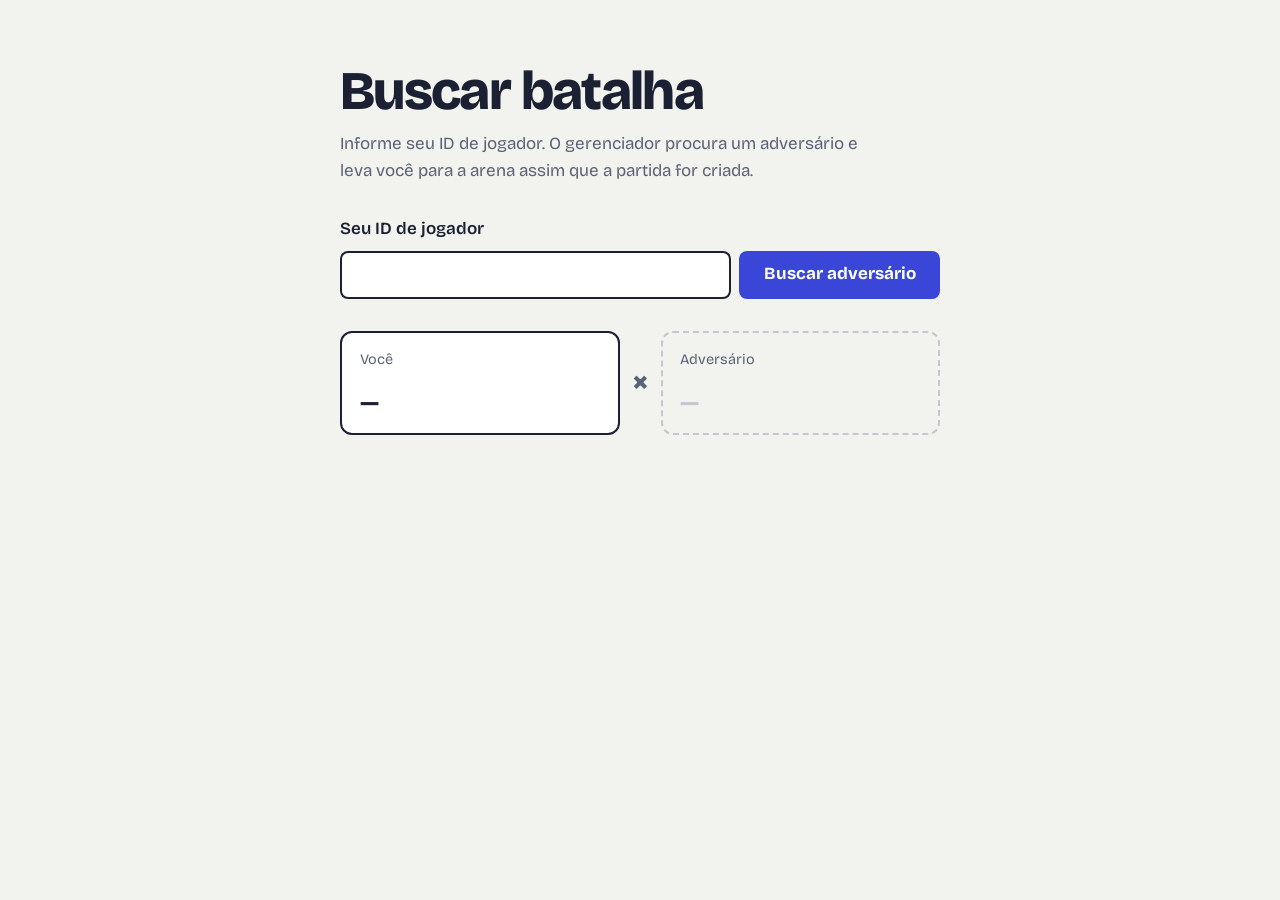
==== src/components/batalha.html @ 2b29746b "feat: frontend da batalha" ====
<!DOCTYPE html>
<html lang="pt-BR">
<head>
  <meta charset="utf-8">
  <meta name="viewport" content="width=device-width, initial-scale=1">
  <title>Arena</title>
  <link rel="preconnect" href="https://fonts.googleapis.com">
  <link rel="preconnect" href="https://fonts.gstatic.com" crossorigin>
  <link rel="stylesheet" href="https://fonts.googleapis.com/css2?family=Bricolage+Grotesque:opsz,wght@12..96,400..800&display=swap">
  <link rel="stylesheet" href="estilo.css">
  <link rel="stylesheet" href="arena.css">
</head>
<body class="arena">
  <main class="palco">
    <h1 class="so-leitor">Arena</h1>

    <header class="topo">
      <div class="ids"><span id="idVoce">—</span> × <span id="idAdv">…</span></div>
      <a id="nova" class="botao" href="index.html" hidden>Nova batalha</a>
    </header>

    <section class="mao mao-adv" id="maoAdv" aria-label="Cartas do adversário"></section>

    <section class="campo" aria-label="Campo">
      <div class="painel" id="painel" hidden>
        <h2 id="painelTitulo">Movimentos</h2>
        <div class="golpes" id="golpes"></div>
        <p class="msg" id="jogada" role="status" aria-live="polite"></p>
        <button class="secundario" id="devolver" type="button">Devolver à mão</button>
      </div>
      <div class="slot-campo" id="slotCarta" data-vazio="Clique em uma das suas cartas"></div>
      <div class="slot-campo slot-adv-campo" data-vazio="O adversário ainda não jogou"></div>
    </section>

    <section class="mao mao-voce" id="maoVoce" aria-label="Suas cartas"></section>
  </main>

  <script src="config.js"></script>
  <script src="api.js"></script>
  <script>



    const $ = (seletor) => document.querySelector(seletor);
    const params = new URLSearchParams(location.search);
    const idPartida = params.get("partida");
    const idJogador = params.get("jogador");
    if (!idPartida || !idJogador) location.replace("index.html");

    $("#idVoce").textContent = idJogador;
    $("#nova").href = `index.html?jogador=${encodeURIComponent(idJogador)}`;

    const TIPOS = {
      normal: ["Normal", "#a8a77a"], fire: ["Fogo", "#ee8130"], water: ["Água", "#6390f0"],
      electric: ["Elétrico", "#f7d02c"], grass: ["Planta", "#7ac74c"], ice: ["Gelo", "#96d9d6"],
      fighting: ["Lutador", "#c22e28"], poison: ["Veneno", "#a33ea1"], ground: ["Terra", "#e2bf65"],
      flying: ["Voador", "#a98ff3"], psychic: ["Psíquico", "#f95587"], bug: ["Inseto", "#a6b91a"],
      rock: ["Pedra", "#b6a136"], ghost: ["Fantasma", "#735797"], dragon: ["Dragão", "#6f35fc"],
      dark: ["Sombrio", "#705746"], steel: ["Aço", "#b7b7ce"], fairy: ["Fada", "#d685ad"],
    };
    const nomeTipo = (t) => TIPOS[t]?.[0] ?? t;
    const corTipo = (t) => TIPOS[t]?.[1] ?? "#999999";
    const bonito = (texto) => texto.replace(/-/g, " ").replace(/^./, (c) => c.toUpperCase());

    // ---- Mãos ------------------------------------------------------------
    function hash(texto) {
      let h = 1779033703 ^ texto.length;
      for (let i = 0; i < texto.length; i++) {
        h = Math.imul(h ^ texto.charCodeAt(i), 3432918353);
        h = (h << 13) | (h >>> 19);
      }
      return h >>> 0;
    }
    function sorteador(semente) {
      let a = semente;
      return () => {
        a = (a + 0x6d2b79f5) | 0;
        let t = Math.imul(a ^ (a >>> 15), 1 | a);
        t = (t + Math.imul(t ^ (t >>> 7), 61 | t)) ^ t;
        return ((t ^ (t >>> 14)) >>> 0) / 4294967296;
      };
    }
    function maoDoJogador(id) {
      const r = sorteador(hash(`${idPartida}|${id}`));
      const ids = new Set();
      while (ids.size < 5) ids.add(1 + Math.floor(r() * 151));
      return [...ids];
    }

    // ---- PokéAPI ---------------------------------------------------------
    const cache = new Map();
    function pokemon(id) {
      if (!cache.has(id)) {
        cache.set(id, fetch(`https://pokeapi.co/api/v2/pokemon/${id}`)
          .then((r) => { if (!r.ok) throw new Error("PokéAPI indisponível"); return r.json(); })
          .then((d) => ({
            id: d.id,
            nome: d.name,
            tipos: d.types.map((t) => t.type.name),
            velocidade: d.stats.find((s) => s.stat.name === "speed").base_stat,
            imagem: d.sprites.other["official-artwork"].front_default || d.sprites.front_default,
            urlsGolpes: d.moves.map((m) => m.move.url),
          }))
          .catch((e) => { cache.delete(id); throw e; }));
      }
      return cache.get(id);
    }

    // 4 golpes com dano, sempre os mesmos para o mesmo pokémon.
    async function golpesDe(p) {
      if (p.golpes) return p.golpes;
      const r = sorteador(p.id);
      const urls = [...p.urlsGolpes];
      for (let i = urls.length - 1; i > 0; i--) {
        const j = Math.floor(r() * (i + 1));
        [urls[i], urls[j]] = [urls[j], urls[i]];
      }
      const detalhes = await Promise.all(
        urls.slice(0, 12).map((u) => fetch(u).then((x) => x.json()).catch(() => null))
      );
      p.golpes = detalhes
        .filter((d) => d && d.power)
        .slice(0, 4)
        .map((d) => ({ nome: d.name, tipo: d.type.name, dano: d.power }));
      return p.golpes;
    }

    // ---- Cartas ----------------------------------------------------------
    function criarCarta(p, minha) {
      const carta = document.createElement(minha ? "button" : "div");
      carta.className = minha ? "carta minha" : "carta";
      if (minha) carta.type = "button";
      carta.style.setProperty("--tipo", corTipo(p.tipos[0]));
      carta.innerHTML = `
        <span class="topo-carta"><span>${bonito(p.nome)}</span><span class="num">#${p.id}</span></span>
        <img src="${p.imagem}" alt="${bonito(p.nome)}">
        <span class="tipos">${p.tipos.map((t) => `<span class="tipo" style="--tipo:${corTipo(t)}">${nomeTipo(t)}</span>`).join("")}</span>
        <span class="vel">Velocidade ${p.velocidade}</span>`;
      return carta;
    }

    function desenharMao(container, pokemons, minha) {
      container.replaceChildren();
      for (const p of pokemons) {
        const vaga = document.createElement("div");
        vaga.className = "vaga";
        const carta = criarCarta(p, minha);
        vaga.append(carta);
        container.append(vaga);
        if (minha) carta.addEventListener("click", () => clicarNaCarta(carta, vaga, p));
      }
    }

    // Move a carta para outro lugar com uma animação do ponto antigo ao novo.
    function mover(carta, destino) {
      const antes = carta.getBoundingClientRect();
      destino.append(carta);
      const depois = carta.getBoundingClientRect();
      if (matchMedia("(prefers-reduced-motion: reduce)").matches) return;
      carta.animate(
        [{ transform: `translate(${antes.left - depois.left}px, ${antes.top - depois.top}px)` }, { transform: "none" }],
        { duration: 380, easing: "cubic-bezier(.2,.8,.2,1)" }
      );
    }

    // ---- Escolha de carta e movimento -----------------------------------
    let escolhida = null; // { carta, vaga, p }

    function clicarNaCarta(carta, vaga, p) {
      if (escolhida?.carta === carta) return devolver();
      devolver();
      mover(carta, $("#slotCarta"));
      escolhida = { carta, vaga, p };
      mostrarGolpes(p);
    }

    function devolver() {
      if (!escolhida) return;
      mover(escolhida.carta, escolhida.vaga);
      escolhida = null;
      $("#painel").hidden = true;
    }
    $("#devolver").addEventListener("click", devolver);

    async function mostrarGolpes(p) {
      $("#painel").hidden = false;
      $("#painelTitulo").textContent = `Movimentos de ${bonito(p.nome)}`;
      $("#jogada").textContent = "";
      $("#golpes").textContent = "Carregando movimentos…";

      let golpes;
      try {
        golpes = await golpesDe(p);
      } catch {
        golpes = [];
      }
      if (escolhida?.p !== p) return; // o jogador trocou de carta enquanto carregava

      $("#golpes").replaceChildren();
      if (!golpes.length) {
        $("#golpes").textContent = "Não foi possível carregar os movimentos.";
        return;
      }
      for (const g of golpes) {
        const botao = document.createElement("button");
        botao.type = "button";
        botao.className = "golpe";
        botao.style.setProperty("--tipo", corTipo(g.tipo));
        botao.setAttribute("aria-pressed", "false");
        botao.innerHTML = `<span>${bonito(g.nome)}</span><span class="info">${nomeTipo(g.tipo)}, dano ${g.dano}</span>`;
        botao.addEventListener("click", () => escolherGolpe(botao, p, g));
        $("#golpes").append(botao);
      }
    }

    function escolherGolpe(botao, p, golpe) {
      $("#golpes").querySelectorAll(".golpe").forEach((b) => b.setAttribute("aria-pressed", String(b === botao)));
      $("#jogada").textContent = `Você escolheu ${bonito(golpe.nome)}. Aguardando o adversário.`;
      // PRÓXIMA ETAPA: enviar a jogada ao sistema de batalhas, por exemplo
      // POST {BATALHA_URL}/batalhas/{idPartida}/jogadas { idJogador, idCarta, nomeMovimento }
    }

    // ---- Estado da partida (gerenciador) --------------------------------
    async function carregarPartida() {
      const partida = (await historico(idJogador)).find((p) => p.id === idPartida);
      if (!partida) throw new Error("Esta partida não foi encontrada para este jogador.");
      return partida;
    }

    function pontosDe(partida, id) {
      return (partida.idJogador1 === id ? partida.pontuacaoJogador1 : partida.pontuacaoJogador2) ?? "—";
    }

    function desenharStatus(partida) {
      const status = $("#status");
      if (partida.status === "AGUARDANDO_BATALHA") status.textContent = "Partida criada. Aguardando a batalha começar.";
      else if (partida.status === "EM_BATALHA") status.textContent = "Batalha em andamento.";
      else {
        const venceu = partida.idVencedor === idJogador;
        const adv = adversarioDe(partida, idJogador);
        status.textContent = `${venceu ? "Você venceu" : "Você perdeu"}: ${pontosDe(partida, idJogador)} × ${pontosDe(partida, adv)}. ${partida.detalhes || ""}`;
        $("#nova").hidden = false;
      }
    }

    async function acompanhar(partida) {
      while (true) {
        desenharStatus(partida);
        if (partida.status === "FINALIZADA") return;
        await esperar(INTERVALO_MS);
        try { partida = await carregarPartida(); } catch { /* tenta de novo */ }
      }
    }

    async function iniciar() {
      let partida;
      while (!partida) {
        try {
          partida = await carregarPartida();
        } catch (erro) {
          $("#status").textContent = erro.message;
          await esperar(INTERVALO_MS);
        }
      }

      const idAdv = adversarioDe(partida, idJogador);
      $("#idAdv").textContent = idAdv;
      acompanhar(partida);

      try {
        const [minhas, deles] = await Promise.all([
          Promise.all(maoDoJogador(idJogador).map(pokemon)),
          Promise.all(maoDoJogador(idAdv).map(pokemon)),
        ]);
        desenharMao($("#maoAdv"), deles, false);
        desenharMao($("#maoVoce"), minhas, true);
      } catch {
        $("#status").textContent = "Não foi possível carregar as cartas da PokéAPI. Confira sua conexão e recarregue a página.";
      }
    }

    if (idPartida && idJogador) iniciar();
  </script>
</body>
</html>
---- src/components/estilo.css ----
:root {
  --piso: #f2f3ee;
  --tinta: #1b2132;
  --apagado: #5b6275;
  --linha: #c3c7d2;
  --acao: #3a46d8;
  --acao-escura: #2b35b0;
  --espera: #ffd23f;
  --achou: #2ec4b6;
  --erro: #b3261e;
}

* { box-sizing: border-box; }

body {
  margin: 0;
  background: var(--piso);
  color: var(--tinta);
  font: 400 1.0625rem/1.55 "Bricolage Grotesque", system-ui, -apple-system, "Segoe UI", sans-serif;
}

main {
  max-width: 40rem;
  margin: 0 auto;
  padding: clamp(1.5rem, 6vw, 4rem) 1.25rem 4rem;
}

h1 {
  margin: 0 0 0.75rem;
  font-size: clamp(2.1rem, 7vw, 3.4rem);
  line-height: 1.02;
  letter-spacing: -0.03em;
  font-weight: 800;
}

.intro { margin: 0 0 2rem; max-width: 34rem; color: var(--apagado); }

form { display: grid; gap: 0.5rem; margin-bottom: 2rem; }
label { font-weight: 600; }
.campo { display: flex; flex-wrap: wrap; gap: 0.5rem; }

input {
  flex: 1 1 12rem;
  min-height: 3rem;
  padding: 0 0.9rem;
  font: inherit;
  color: var(--tinta);
  background: #fff;
  border: 2px solid var(--tinta);
  border-radius: 0.5rem;
}

button,
.botao {
  display: inline-flex;
  align-items: center;
  min-height: 3rem;
  padding: 0 1.4rem;
  font: inherit;
  font-weight: 700;
  color: #fff;
  background: var(--acao);
  border: 2px solid var(--acao);
  border-radius: 0.5rem;
  cursor: pointer;
  text-decoration: none;
}
button:hover,
.botao:hover { background: var(--acao-escura); border-color: var(--acao-escura); }
button:disabled { opacity: 0.55; cursor: not-allowed; }
:focus-visible { outline: 3px solid var(--tinta); outline-offset: 3px; }

/* Faixa "você × adversário": é o centro das duas telas. */
.versus {
  display: grid;
  grid-template-columns: 1fr auto 1fr;
  gap: 0.75rem;
  margin: 0 0 1.25rem;
}
.slot {
  display: flex;
  flex-direction: column;
  justify-content: space-between;
  min-height: 6.5rem;
  padding: 1rem 1.1rem;
  background: #fff;
  border: 2px solid var(--tinta);
  border-radius: 0.75rem;
  overflow-wrap: anywhere;
}
.slot .rotulo { color: var(--apagado); font-size: 0.9rem; }
.slot strong { font-size: 1.5rem; line-height: 1.15; letter-spacing: -0.01em; }
.x { align-self: center; font-size: 2rem; font-weight: 800; color: var(--apagado); }

.slot-adv.vazio { background: transparent; border-style: dashed; border-color: var(--linha); }
.slot-adv.vazio strong { color: var(--linha); }
.slot-adv.procurando {
  background: var(--espera);
  border-style: dashed;
  animation: pulsa 1.4s ease-in-out infinite;
}
.slot-adv.achou { background: var(--achou); }
@keyframes pulsa { 50% { background: #fff0a8; } }
@media (prefers-reduced-motion: reduce) { .slot-adv.procurando { animation: none; } }

.msg { min-height: 1.6em; margin: 0; }
.msg.erro { color: var(--erro); font-weight: 600; }
.nota { margin: 0.5rem 0 0; color: var(--apagado); font-size: 0.95rem; }

/* Arena */
.arena { margin-top: 2rem; padding-top: 1.25rem; border-top: 2px solid var(--tinta); }
.arena h2 { margin: 0 0 0.5rem; font-size: 1.6rem; letter-spacing: -0.02em; }
.placar { margin: 0.25rem 0 0.75rem; font-size: 2.4rem; font-weight: 800; letter-spacing: -0.02em; }
.arena code { font-size: 0.9rem; color: var(--apagado); overflow-wrap: anywhere; }
.arena .botao { margin-top: 1rem; }

@media (max-width: 30rem) {
  .versus { grid-template-columns: 1fr; }
  .x { justify-self: center; }
}
---- src/components/arena.css ----
/* Arena: carregado depois de estilo.css */
body.arena {
  --wb: clamp(4.8rem, min(11vw, 15vh), 9rem); /* largura base de uma carta */
  display: flex;
  flex-direction: column;
  min-height: 100vh;
  overflow-x: hidden;
}

.so-leitor {
  position: absolute;
  width: 1px;
  height: 1px;
  overflow: hidden;
  clip-path: inset(50%);
}

.palco { display: flex; flex: 1; flex-direction: column; max-width: none; margin: 0; padding: 0; }

.topo {
  display: flex;
  flex-wrap: wrap;
  align-items: center;
  justify-content: space-between;
  gap: 0.5rem 1.5rem;
  padding: 0.7rem 1.25rem;
  border-bottom: 2px solid var(--tinta);
}
.topo .ids { font-weight: 700; overflow-wrap: anywhere; }
.topo .botao { min-height: 2.4rem; padding: 0 1rem; }

/* Mãos */
.mao {
  display: flex;
  justify-content: center;
  gap: clamp(0.4rem, 1.5vw, 1rem);
  padding: 1.3rem 1rem;
}
.vaga {
  width: var(--wb);
  height: calc(var(--wb) * 1.45);
  border: 2px dashed var(--linha);
  border-radius: 0.6rem;
}

/* Carta */
.carta,
.carta:hover {
  color: var(--tinta);
  background: #fff;
  border-color: var(--tinta);
  border-top-color: var(--tipo);
}
.carta {
  display: flex;
  flex-direction: column;
  align-items: stretch;
  gap: 0.2em;
  width: 100%;
  height: 100%;
  min-height: 0;
  padding: 0.35em 0.45em 0.45em;
  font-size: max(0.7rem, calc(var(--wb) * 0.115));
  font-weight: 400;
  text-align: left;
  border-width: 2px;
  border-top-width: 0.5rem;
  border-radius: 0.6rem;
  cursor: default;
  transition: transform 0.16s ease, box-shadow 0.16s ease;
}
.carta.minha { cursor: pointer; }
.carta .topo-carta { display: flex; justify-content: space-between; gap: 0.3em; font-weight: 700; line-height: 1.15; }
.carta .num { color: var(--apagado); font-weight: 400; }
.carta img { flex: 1; min-height: 0; width: 100%; object-fit: contain; }
.carta .tipos { display: flex; flex-wrap: wrap; gap: 0.25em; }
.carta .tipo {
  padding: 0 0.45em;
  font-size: 0.85em;
  line-height: 1.5;
  background: #fff;
  border: 2px solid var(--tipo);
  border-radius: 99px;
}
.carta .vel { color: var(--apagado); font-size: 0.85em; }

.mao-voce .carta:hover,
.mao-voce .carta:focus-visible { transform: translateY(-1rem); box-shadow: 0 0.45rem 0 0 var(--tinta); }
.mao-adv .carta:hover { transform: translateY(1rem); box-shadow: 0 -0.45rem 0 0 var(--tinta); }

/* Campo */
.campo {
  display: grid;
  flex: 1;
  grid-template-columns: 1fr auto 1fr;
  gap: 1rem;
  align-items: center;
  padding: 0.5rem 1.25rem;
  border-block: 2px solid var(--tinta);
  background: #e6e9e1;
}
.slot-campo {
  display: grid;
  place-items: center;
  width: calc(var(--wb) * 1.25);
  height: calc(var(--wb) * 1.25 * 1.45);
  padding: 0.5rem;
  color: var(--apagado);
  text-align: center;
  border: 2px dashed var(--tinta);
  border-radius: 0.7rem;
}
.slot-campo:empty::before { content: attr(data-vazio); font-size: 0.9rem; }
.slot-campo .carta { font-size: max(0.8rem, calc(var(--wb) * 0.14)); cursor: pointer; }
.slot-adv-campo { justify-self: start; border-color: var(--linha); }

/* Movimentos */
.painel { display: grid; gap: 0.6rem; justify-self: end; width: min(19rem, 100%); }
.painel[hidden] { display: none; }
.painel h2 { margin: 0; font-size: 1.3rem; letter-spacing: -0.02em; }
.golpes { display: grid; grid-template-columns: 1fr 1fr; gap: 0.5rem; }
.golpe,
.golpe:hover {
  color: var(--tinta);
  background: #fff;
  border-color: var(--tinta);
  border-left-color: var(--tipo);
}
.golpe {
  flex-direction: column;
  align-items: flex-start;
  justify-content: center;
  gap: 0.1rem;
  min-height: 3.6rem;
  padding: 0.4rem 0.7rem;
  text-align: left;
  border-left-width: 0.5rem;
}
.golpe:hover { background: #eef0f6; }
.golpe[aria-pressed="true"] { color: #fff; background: var(--tinta); }
.golpe .info { font-size: 0.85rem; font-weight: 400; }
.secundario,
.secundario:hover { color: var(--tinta); background: transparent; border-color: var(--tinta); }
.secundario:hover { background: #fff; }

@media (prefers-reduced-motion: reduce) { .carta { transition: none; } }

@media (max-width: 44rem) {
  .campo { grid-template-columns: 1fr; justify-items: center; padding-block: 1rem; }
  .painel, .slot-adv-campo { justify-self: center; }
  .slot-adv-campo { display: none; }
}
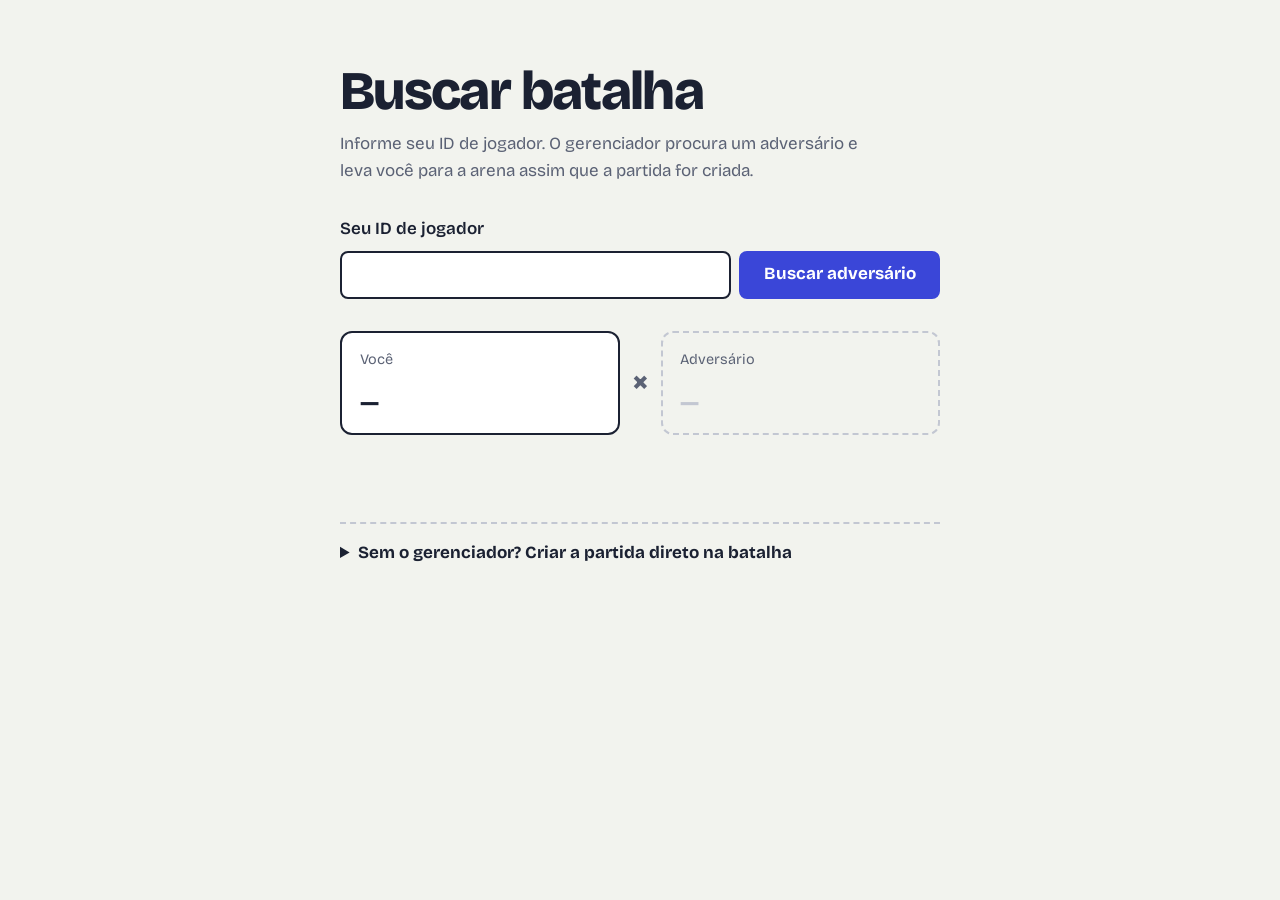
==== commit 15ed9c9f: "feat: batalha funcionando de ponta a ponta + integração do frontend - Partida com 5 rodadas, revezam" ====
--- a/src/components/batalha.html
+++ b/src/components/batalha.html
@@ -16,8 +16,20 @@
 
     <header class="topo">
       <div class="ids"><span id="idVoce">—</span> × <span id="idAdv">…</span></div>
-      <a id="nova" class="botao" href="index.html" hidden>Nova batalha</a>
+      <div class="marcador">
+        <span id="rodada">Rodada —</span>
+        <strong id="placar">0 × 0</strong>
+      </div>
+      <div class="acoes">
+        <button class="secundario" id="pedirDica" type="button" disabled>Pedir dica</button>
+        <a id="nova" class="botao" href="index.html" hidden>Nova batalha</a>
+      </div>
     </header>
+
+    <div class="faixa">
+      <p class="msg" id="status" role="status" aria-live="polite">Conectando à batalha…</p>
+      <p class="msg dica" id="dica" aria-live="polite"></p>
+    </div>
 
     <section class="mao mao-adv" id="maoAdv" aria-label="Cartas do adversário"></section>
 
@@ -29,18 +41,20 @@
         <button class="secundario" id="devolver" type="button">Devolver à mão</button>
       </div>
       <div class="slot-campo" id="slotCarta" data-vazio="Clique em uma das suas cartas"></div>
-      <div class="slot-campo slot-adv-campo" data-vazio="O adversário ainda não jogou"></div>
+      <div class="slot-campo slot-adv-campo" id="slotAdv" data-vazio="O adversário ainda não jogou"></div>
     </section>
 
     <section class="mao mao-voce" id="maoVoce" aria-label="Suas cartas"></section>
+
+    <details class="historico" id="historico" hidden>
+      <summary>Rodadas</summary>
+      <ol id="listaRodadas"></ol>
+    </details>
   </main>
 
   <script src="config.js"></script>
   <script src="api.js"></script>
   <script>
-
-
-
     const $ = (seletor) => document.querySelector(seletor);
     const params = new URLSearchParams(location.search);
     const idPartida = params.get("partida");
@@ -60,103 +74,48 @@
     };
     const nomeTipo = (t) => TIPOS[t]?.[0] ?? t;
     const corTipo = (t) => TIPOS[t]?.[1] ?? "#999999";
-    const bonito = (texto) => texto.replace(/-/g, " ").replace(/^./, (c) => c.toUpperCase());
-
-    // ---- Mãos ------------------------------------------------------------
-    function hash(texto) {
-      let h = 1779033703 ^ texto.length;
-      for (let i = 0; i < texto.length; i++) {
-        h = Math.imul(h ^ texto.charCodeAt(i), 3432918353);
-        h = (h << 13) | (h >>> 19);
-      }
-      return h >>> 0;
-    }
-    function sorteador(semente) {
-      let a = semente;
-      return () => {
-        a = (a + 0x6d2b79f5) | 0;
-        let t = Math.imul(a ^ (a >>> 15), 1 | a);
-        t = (t + Math.imul(t ^ (t >>> 7), 61 | t)) ^ t;
-        return ((t ^ (t >>> 14)) >>> 0) / 4294967296;
-      };
-    }
-    function maoDoJogador(id) {
-      const r = sorteador(hash(`${idPartida}|${id}`));
-      const ids = new Set();
-      while (ids.size < 5) ids.add(1 + Math.floor(r() * 151));
-      return [...ids];
-    }
-
-    // ---- PokéAPI ---------------------------------------------------------
-    const cache = new Map();
-    function pokemon(id) {
-      if (!cache.has(id)) {
-        cache.set(id, fetch(`https://pokeapi.co/api/v2/pokemon/${id}`)
-          .then((r) => { if (!r.ok) throw new Error("PokéAPI indisponível"); return r.json(); })
-          .then((d) => ({
-            id: d.id,
-            nome: d.name,
-            tipos: d.types.map((t) => t.type.name),
-            velocidade: d.stats.find((s) => s.stat.name === "speed").base_stat,
-            imagem: d.sprites.other["official-artwork"].front_default || d.sprites.front_default,
-            urlsGolpes: d.moves.map((m) => m.move.url),
-          }))
-          .catch((e) => { cache.delete(id); throw e; }));
-      }
-      return cache.get(id);
-    }
-
-    // 4 golpes com dano, sempre os mesmos para o mesmo pokémon.
-    async function golpesDe(p) {
-      if (p.golpes) return p.golpes;
-      const r = sorteador(p.id);
-      const urls = [...p.urlsGolpes];
-      for (let i = urls.length - 1; i > 0; i--) {
-        const j = Math.floor(r() * (i + 1));
-        [urls[i], urls[j]] = [urls[j], urls[i]];
-      }
-      const detalhes = await Promise.all(
-        urls.slice(0, 12).map((u) => fetch(u).then((x) => x.json()).catch(() => null))
-      );
-      p.golpes = detalhes
-        .filter((d) => d && d.power)
-        .slice(0, 4)
-        .map((d) => ({ nome: d.name, tipo: d.type.name, dano: d.power }));
-      return p.golpes;
-    }
+    const bonito = (texto) => String(texto).replace(/-/g, " ").replace(/^./, (c) => c.toUpperCase());
+
+    // Estado vindo do backend (GET /batalhas/{id}?jogador=...) e o que o jogador está montando na tela.
+    let estado = null;
+    let escolhida = null;   // { carta, vaga, c } carta clicada, ainda não enviada
+    let enviando = false;
 
     // ---- Cartas ----------------------------------------------------------
-    function criarCarta(p, minha) {
-      const carta = document.createElement(minha ? "button" : "div");
-      carta.className = minha ? "carta minha" : "carta";
-      if (minha) carta.type = "button";
+    // c = { id, pokemon: { id, nome, tipos, velocidade, sprite, movimentos } } (formato do backend)
+    function criarCarta(c, clicavel) {
+      const p = c.pokemon;
+      const carta = document.createElement(clicavel ? "button" : "div");
+      carta.className = clicavel ? "carta minha" : "carta";
+      if (clicavel) carta.type = "button";
+      carta.dataset.id = c.id;
       carta.style.setProperty("--tipo", corTipo(p.tipos[0]));
       carta.innerHTML = `
         <span class="topo-carta"><span>${bonito(p.nome)}</span><span class="num">#${p.id}</span></span>
-        <img src="${p.imagem}" alt="${bonito(p.nome)}">
+        <img src="${p.sprite ?? ""}" alt="${bonito(p.nome)}">
         <span class="tipos">${p.tipos.map((t) => `<span class="tipo" style="--tipo:${corTipo(t)}">${nomeTipo(t)}</span>`).join("")}</span>
         <span class="vel">Velocidade ${p.velocidade}</span>`;
       return carta;
     }
 
-    function desenharMao(container, pokemons, minha) {
+    function desenharMao(container, cartas, clicavel) {
       container.replaceChildren();
-      for (const p of pokemons) {
+      for (const c of cartas) {
         const vaga = document.createElement("div");
         vaga.className = "vaga";
-        const carta = criarCarta(p, minha);
+        const carta = criarCarta(c, clicavel);
         vaga.append(carta);
         container.append(vaga);
-        if (minha) carta.addEventListener("click", () => clicarNaCarta(carta, vaga, p));
+        if (clicavel) carta.addEventListener("click", () => clicarNaCarta(carta, vaga, c));
       }
     }
 
     // Move a carta para outro lugar com uma animação do ponto antigo ao novo.
-    function mover(carta, destino) {
+    function mover(carta, destino, animar = true) {
       const antes = carta.getBoundingClientRect();
       destino.append(carta);
+      if (!animar || matchMedia("(prefers-reduced-motion: reduce)").matches) return;
       const depois = carta.getBoundingClientRect();
-      if (matchMedia("(prefers-reduced-motion: reduce)").matches) return;
       carta.animate(
         [{ transform: `translate(${antes.left - depois.left}px, ${antes.top - depois.top}px)` }, { transform: "none" }],
         { duration: 380, easing: "cubic-bezier(.2,.8,.2,1)" }
@@ -164,14 +123,13 @@
     }
 
     // ---- Escolha de carta e movimento -----------------------------------
-    let escolhida = null; // { carta, vaga, p }
-
-    function clicarNaCarta(carta, vaga, p) {
+    function clicarNaCarta(carta, vaga, c, animar = true) {
+      if (!estado?.suaVez || estado.voce.cartaEmCampo) return;
       if (escolhida?.carta === carta) return devolver();
       devolver();
-      mover(carta, $("#slotCarta"));
-      escolhida = { carta, vaga, p };
-      mostrarGolpes(p);
+      mover(carta, $("#slotCarta"), animar);
+      escolhida = { carta, vaga, c };
+      mostrarGolpes(c, true);
     }
 
     function devolver() {
@@ -182,104 +140,186 @@
     }
     $("#devolver").addEventListener("click", devolver);
 
-    async function mostrarGolpes(p) {
+    function mostrarGolpes(c, podeDevolver) {
       $("#painel").hidden = false;
-      $("#painelTitulo").textContent = `Movimentos de ${bonito(p.nome)}`;
+      $("#devolver").hidden = !podeDevolver;
+      $("#painelTitulo").textContent = `Movimentos de ${bonito(c.pokemon.nome)}`;
       $("#jogada").textContent = "";
-      $("#golpes").textContent = "Carregando movimentos…";
-
-      let golpes;
-      try {
-        golpes = await golpesDe(p);
-      } catch {
-        golpes = [];
-      }
-      if (escolhida?.p !== p) return; // o jogador trocou de carta enquanto carregava
-
       $("#golpes").replaceChildren();
-      if (!golpes.length) {
-        $("#golpes").textContent = "Não foi possível carregar os movimentos.";
-        return;
-      }
-      for (const g of golpes) {
+      for (const g of c.pokemon.movimentos) {
         const botao = document.createElement("button");
         botao.type = "button";
         botao.className = "golpe";
         botao.style.setProperty("--tipo", corTipo(g.tipo));
         botao.setAttribute("aria-pressed", "false");
-        botao.innerHTML = `<span>${bonito(g.nome)}</span><span class="info">${nomeTipo(g.tipo)}, dano ${g.dano}</span>`;
-        botao.addEventListener("click", () => escolherGolpe(botao, p, g));
+        botao.innerHTML = `<span>${bonito(g.nome)}</span><span class="info">${nomeTipo(g.tipo)}, dano ${g.danoBase ?? 50}</span>`;
+        botao.addEventListener("click", () => escolherGolpe(botao, c, g));
         $("#golpes").append(botao);
       }
     }
 
-    function escolherGolpe(botao, p, golpe) {
-      $("#golpes").querySelectorAll(".golpe").forEach((b) => b.setAttribute("aria-pressed", String(b === botao)));
-      $("#jogada").textContent = `Você escolheu ${bonito(golpe.nome)}. Aguardando o adversário.`;
-      // PRÓXIMA ETAPA: enviar a jogada ao sistema de batalhas, por exemplo
-      // POST {BATALHA_URL}/batalhas/{idPartida}/jogadas { idJogador, idCarta, nomeMovimento }
-    }
-
-    // ---- Estado da partida (gerenciador) --------------------------------
-    async function carregarPartida() {
-      const partida = (await historico(idJogador)).find((p) => p.id === idPartida);
-      if (!partida) throw new Error("Esta partida não foi encontrada para este jogador.");
-      return partida;
-    }
-
-    function pontosDe(partida, id) {
-      return (partida.idJogador1 === id ? partida.pontuacaoJogador1 : partida.pontuacaoJogador2) ?? "—";
-    }
-
-    function desenharStatus(partida) {
-      const status = $("#status");
-      if (partida.status === "AGUARDANDO_BATALHA") status.textContent = "Partida criada. Aguardando a batalha começar.";
-      else if (partida.status === "EM_BATALHA") status.textContent = "Batalha em andamento.";
-      else {
-        const venceu = partida.idVencedor === idJogador;
-        const adv = adversarioDe(partida, idJogador);
-        status.textContent = `${venceu ? "Você venceu" : "Você perdeu"}: ${pontosDe(partida, idJogador)} × ${pontosDe(partida, adv)}. ${partida.detalhes || ""}`;
+    // Envia a jogada para o S03_Batalha: POST /batalhas/{idPartida}/jogadas
+    async function escolherGolpe(botao, c, golpe) {
+      if (enviando) return;
+      enviando = true;
+      $("#golpes").querySelectorAll(".golpe").forEach((b) => {
+        b.setAttribute("aria-pressed", String(b === botao));
+        b.disabled = true;
+      });
+      $("#jogada").textContent = `Enviando ${bonito(golpe.nome)}…`;
+      try {
+        const r = await chamarBatalha(
+          `/batalhas/${encodeURIComponent(idPartida)}/jogadas`,
+          postJson({ idJogador, idCarta: c.id, nomeMovimento: golpe.nome })
+        );
+        if (!r.ok) throw new Error(r.corpo?.erro || r.corpo?.detail || "A batalha recusou a jogada.");
+        escolhida = null;
+        desenhar(r.corpo.estado, true);
+      } catch (erro) {
+        $("#jogada").textContent = erro.message;
+        $("#golpes").querySelectorAll(".golpe").forEach((b) => { b.disabled = false; });
+      } finally {
+        enviando = false;
+      }
+    }
+
+    // ---- Dica (Recomendação de Cartas ou dica local) ---------------------
+    $("#pedirDica").addEventListener("click", async () => {
+      $("#pedirDica").disabled = true;
+      $("#dica").textContent = "Pensando…";
+      try {
+        const r = await chamarBatalha(`/batalhas/${encodeURIComponent(idPartida)}/dica`, postJson({ idJogador }));
+        $("#dica").textContent = r.ok ? `Dica: ${r.corpo.dica}` : (r.corpo?.erro || "Dica indisponível.");
+      } catch (erro) {
+        $("#dica").textContent = erro.message;
+      } finally {
+        $("#pedirDica").disabled = !estado?.suaVez;
+      }
+    });
+
+    // ---- Desenho do estado ----------------------------------------------
+    function textoRodada(r) {
+      const [a, b] = r.jogadas;
+      const chance = Math.round(r.probabilidadeJogador1 * 100);
+      return `Rodada ${r.rodada}: ${bonito(a.pokemon)} (${bonito(a.movimento)}, força ${a.forca}) × ` +
+        `${bonito(b.pokemon)} (${bonito(b.movimento)}, força ${b.forca}). ` +
+        `Chance de ${a.idJogador}: ${chance}%, sorteio ${r.sorteio.toFixed(2)}. Venceu ${r.idVencedor}.`;
+    }
+
+    function mensagem(e) {
+      const adv = e.adversario.idJogador;
+      if (e.status === "FINALIZADA") {
+        const venceu = e.idVencedor === idJogador;
+        return `${venceu ? "Você venceu" : "Você perdeu"}: ${e.voce.pontos} × ${e.adversario.pontos}. ${e.detalhes}`;
+      }
+      if (e.suaVez && e.voce.cartaEmCampo) return "Seu Pokémon venceu e continua em campo. Escolha o movimento.";
+      if (e.suaVez) {
+        const primeiro = e.primeiroDaRodada === idJogador;
+        return primeiro ? "Sua vez: você escolhe primeiro nesta rodada." : `${adv} já escolheu. Sua vez.`;
+      }
+      if (e.voce.jaJogou) return `Jogada enviada. Aguardando ${adv}.`;
+      return `${adv} escolhe primeiro nesta rodada. Aguarde.`;
+    }
+
+    function desenhar(e, forcar = false) {
+      if (!forcar && estado && estado.versao === e.versao && estado.status === e.status) return;
+      const anterior = estado;
+      estado = e;
+
+      const adv = e.idJogador1 === idJogador ? e.idJogador2 : e.idJogador1;
+      $("#idAdv").textContent = adv;
+      $("#rodada").textContent = e.terminou ? "Fim" : `Rodada ${e.turno} de 5`;
+      $("#placar").textContent = `${e.placar[idJogador] ?? 0} × ${e.placar[adv] ?? 0}`;
+
+      if (e.status === "PREPARANDO") {
+        $("#status").textContent = "Buscando as cartas dos jogadores…";
+        return;
+      }
+      if (e.status === "ERRO") {
+        $("#status").textContent = e.erro || "A batalha falhou.";
+        $("#status").className = "msg erro";
         $("#nova").hidden = false;
-      }
-    }
-
-    async function acompanhar(partida) {
+        return;
+      }
+
+      const v = e.voce;
+      const podeEscolherCarta = e.suaVez && !v.cartaEmCampo;
+      const idSelecionada = escolhida?.c.id;
+      escolhida = null;
+      $("#painel").hidden = true;
+
+      desenharMao($("#maoAdv"), e.adversario.mao, false);
+      desenharMao($("#maoVoce"), v.mao, podeEscolherCarta);
+      $("#maoVoce").classList.toggle("travada", !podeEscolherCarta);
+
+      // Campo do jogador: Pokémon que ficou em campo, ou a carta já enviada nesta rodada.
+      $("#slotCarta").replaceChildren();
+      const pendente = v.jogadaPendente;
+      const cartaPendente = pendente && !v.cartaEmCampo ? v.mao.find((c) => c.id === pendente.idCarta) : null;
+      if (v.cartaEmCampo) {
+        $("#slotCarta").append(criarCarta(v.cartaEmCampo, false));
+        if (e.suaVez) mostrarGolpes(v.cartaEmCampo, false);
+      } else if (cartaPendente) {
+        $("#maoVoce").querySelector(`[data-id="${CSS.escape(cartaPendente.id)}"]`)?.closest(".vaga")?.replaceChildren();
+        $("#slotCarta").append(criarCarta(cartaPendente, false));
+      }
+      $("#slotCarta").dataset.vazio = e.suaVez && !e.terminou ? "Clique em uma das suas cartas" : "";
+
+      // Campo do adversário.
+      $("#slotAdv").replaceChildren();
+      if (e.adversario.cartaEmCampo) $("#slotAdv").append(criarCarta(e.adversario.cartaEmCampo, false));
+      $("#slotAdv").dataset.vazio = e.terminou ? "" :
+        e.adversario.jaJogou ? "O adversário já escolheu" : "O adversário ainda não jogou";
+
+      // Se o jogador estava com uma carta escolhida (e o adversário só fez a parte dele), mantém a escolha.
+      if (podeEscolherCarta && idSelecionada) {
+        const botao = $("#maoVoce").querySelector(`[data-id="${CSS.escape(idSelecionada)}"]`);
+        const c = v.mao.find((x) => x.id === idSelecionada);
+        if (botao && c) clicarNaCarta(botao, botao.closest(".vaga"), c, false);
+      }
+
+      // Mensagens, histórico e fim de jogo.
+      $("#status").className = "msg";
+      const ultima = e.rodadas.at(-1);
+      const novaRodada = ultima && (!anterior || anterior.rodadas.length < e.rodadas.length);
+      $("#status").textContent = (novaRodada ? textoRodada(ultima) + " " : "") + mensagem(e);
+      $("#listaRodadas").replaceChildren(...e.rodadas.map((r) => {
+        const li = document.createElement("li");
+        li.textContent = textoRodada(r);
+        return li;
+      }));
+      $("#historico").hidden = e.rodadas.length === 0;
+      $("#pedirDica").disabled = !e.suaVez;
+      if (!e.suaVez) $("#dica").textContent = "";
+      $("#nova").hidden = !e.terminou;
+    }
+
+    // ---- Acompanhamento (consulta o backend a cada INTERVALO_MS) ---------
+    async function acompanhar() {
+      const inicio = Date.now();
       while (true) {
-        desenharStatus(partida);
-        if (partida.status === "FINALIZADA") return;
-        await esperar(INTERVALO_MS);
-        try { partida = await carregarPartida(); } catch { /* tenta de novo */ }
-      }
-    }
-
-    async function iniciar() {
-      let partida;
-      while (!partida) {
         try {
-          partida = await carregarPartida();
+          const r = await chamarBatalha(
+            `/batalhas/${encodeURIComponent(idPartida)}?jogador=${encodeURIComponent(idJogador)}`
+          );
+          if (r.status === 404) {
+            const s = Math.round((Date.now() - inicio) / 1000);
+            $("#status").textContent = `Aguardando o gerenciador enviar a partida para a batalha… (${s} s)` +
+              (s > 10 ? " Se o gerenciador estiver com USE_MOCK_BATALHA=true, ele não chama este serviço." : "");
+          } else if (r.ok) {
+            if (!enviando) desenhar(r.corpo);
+            if (r.corpo.terminou || r.corpo.status === "ERRO") return;
+          } else {
+            $("#status").textContent = r.corpo?.erro || "Erro ao consultar a batalha.";
+          }
         } catch (erro) {
           $("#status").textContent = erro.message;
-          await esperar(INTERVALO_MS);
         }
-      }
-
-      const idAdv = adversarioDe(partida, idJogador);
-      $("#idAdv").textContent = idAdv;
-      acompanhar(partida);
-
-      try {
-        const [minhas, deles] = await Promise.all([
-          Promise.all(maoDoJogador(idJogador).map(pokemon)),
-          Promise.all(maoDoJogador(idAdv).map(pokemon)),
-        ]);
-        desenharMao($("#maoAdv"), deles, false);
-        desenharMao($("#maoVoce"), minhas, true);
-      } catch {
-        $("#status").textContent = "Não foi possível carregar as cartas da PokéAPI. Confira sua conexão e recarregue a página.";
-      }
-    }
-
-    if (idPartida && idJogador) iniciar();
+        await esperar(INTERVALO_MS);
+      }
+    }
+
+    if (idPartida && idJogador) acompanhar();
   </script>
 </body>
 </html>
--- a/src/components/estilo.css
+++ b/src/components/estilo.css
@@ -11,6 +11,7 @@
 }
 
 * { box-sizing: border-box; }
+[hidden] { display: none !important; }
 
 body {
   margin: 0;
@@ -118,3 +119,10 @@
   .versus { grid-template-columns: 1fr; }
   .x { justify-self: center; }
 }
+
+/* Modo local (sem gerenciador) */
+.local { margin-top: 2.5rem; padding-top: 1rem; border-top: 2px dashed var(--linha); }
+.local summary { font-weight: 700; cursor: pointer; }
+.local form { margin: 1rem 0 0.5rem; }
+.links-local { margin: 0; padding-left: 1.2rem; }
+.links-local a { color: var(--acao); font-weight: 700; }
--- a/src/components/arena.css
+++ b/src/components/arena.css
@@ -113,6 +113,10 @@
 .slot-campo:empty::before { content: attr(data-vazio); font-size: 0.9rem; }
 .slot-campo .carta { font-size: max(0.8rem, calc(var(--wb) * 0.14)); cursor: pointer; }
 .slot-adv-campo { justify-self: start; border-color: var(--linha); }
+/* Colunas fixas: o campo não "pula" quando o painel de golpes some. */
+.painel { grid-column: 1; grid-row: 1; }
+#slotCarta { grid-column: 2; grid-row: 1; }
+.slot-adv-campo { grid-column: 3; grid-row: 1; }
 
 /* Movimentos */
 .painel { display: grid; gap: 0.6rem; justify-self: end; width: min(19rem, 100%); }
@@ -143,10 +147,27 @@
 .secundario:hover { color: var(--tinta); background: transparent; border-color: var(--tinta); }
 .secundario:hover { background: #fff; }
 
+/* Placar, avisos e histórico */
+.marcador { display: flex; align-items: baseline; gap: 0.75rem; }
+.marcador #rodada { color: var(--apagado); }
+.marcador strong { font-size: 1.6rem; letter-spacing: -0.02em; }
+.acoes { display: flex; gap: 0.5rem; }
+.acoes button { min-height: 2.4rem; padding: 0 1rem; }
+.faixa { padding: 0.6rem 1.25rem; border-bottom: 2px solid var(--tinta); background: #fff; }
+.faixa .dica { color: var(--acao-escura); font-weight: 600; }
+.faixa .dica:empty { display: none; }
+.mao-voce.travada .vaga { border-style: solid; border-color: transparent; }
+.golpe:disabled { opacity: 0.6; }
+.painel button[hidden] { display: none; }
+.historico { padding: 0.6rem 1.25rem 1.2rem; }
+.historico summary { font-weight: 700; cursor: pointer; }
+.historico ol { margin: 0.5rem 0 0; padding-left: 1.3rem; color: var(--apagado); }
+
 @media (prefers-reduced-motion: reduce) { .carta { transition: none; } }
 
 @media (max-width: 44rem) {
   .campo { grid-template-columns: 1fr; justify-items: center; padding-block: 1rem; }
   .painel, .slot-adv-campo { justify-self: center; }
+  .painel, #slotCarta, .slot-adv-campo { grid-column: auto; grid-row: auto; }
   .slot-adv-campo { display: none; }
 }
